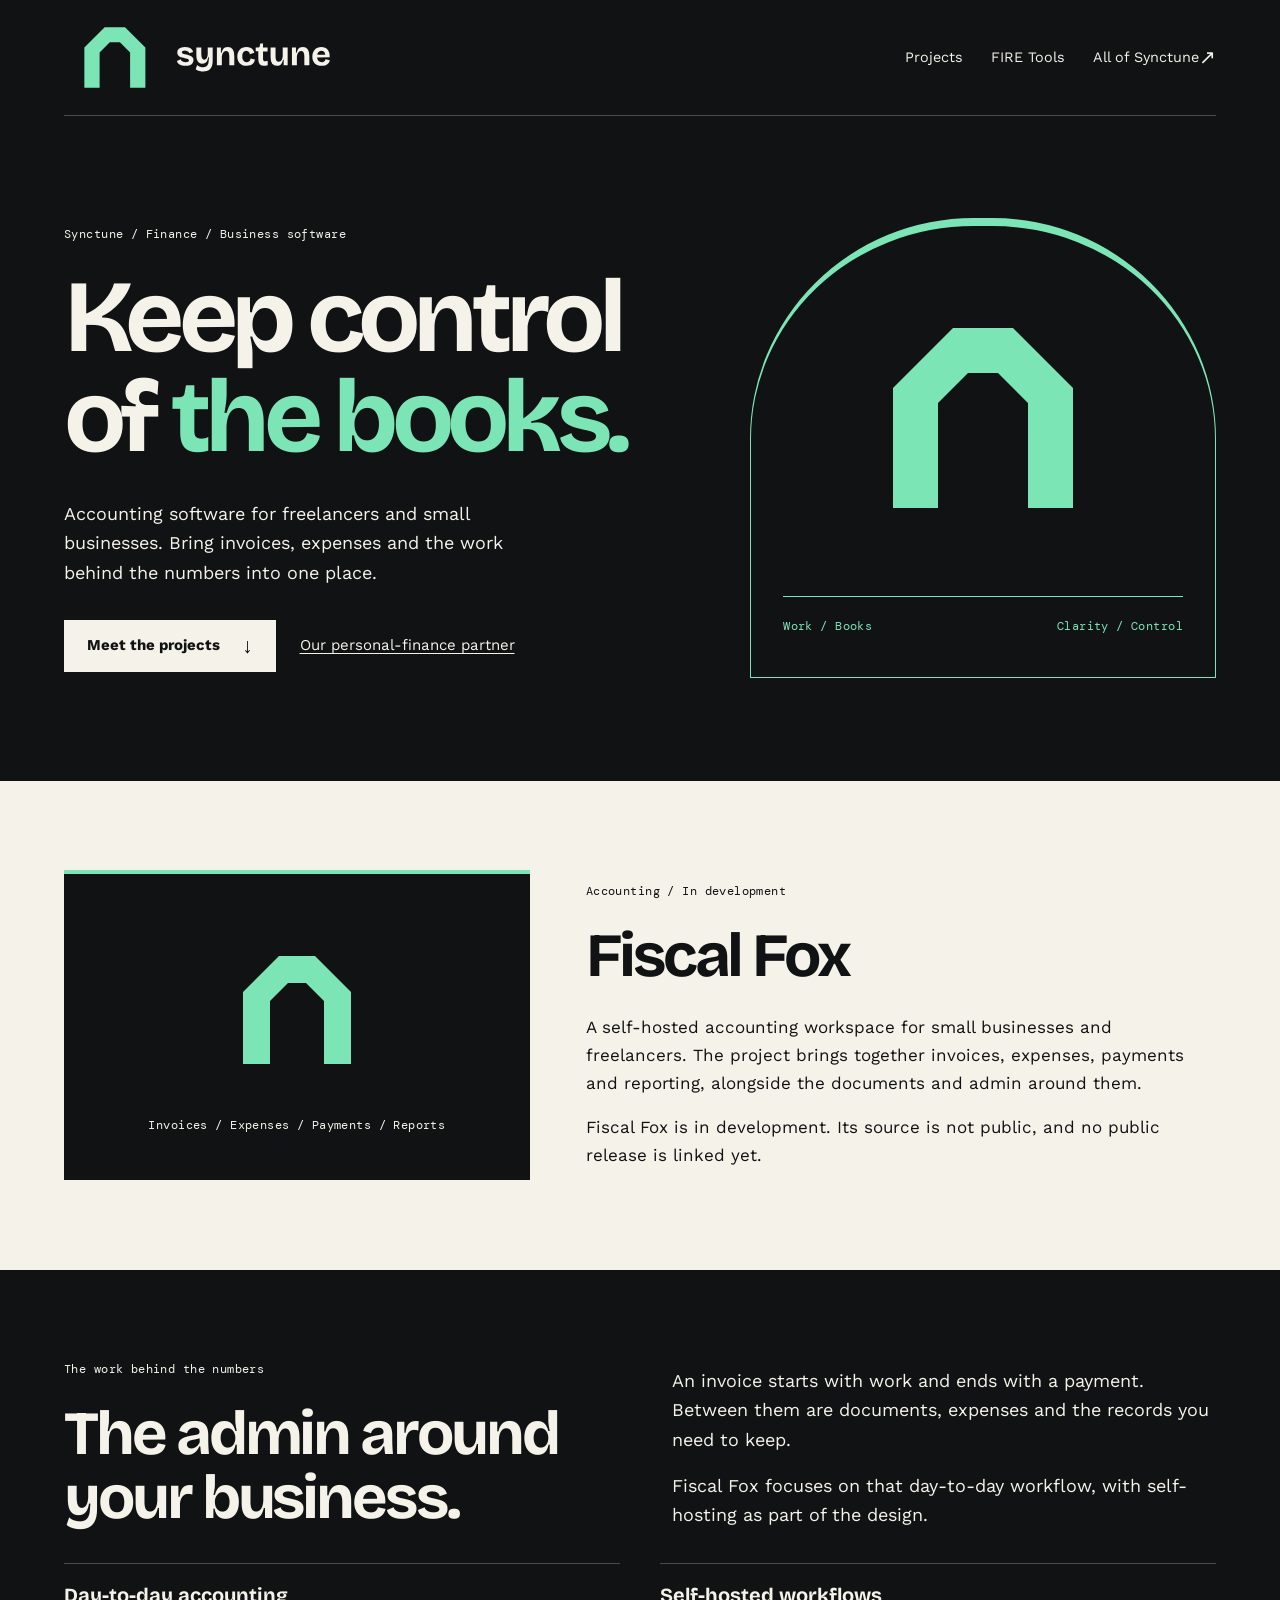
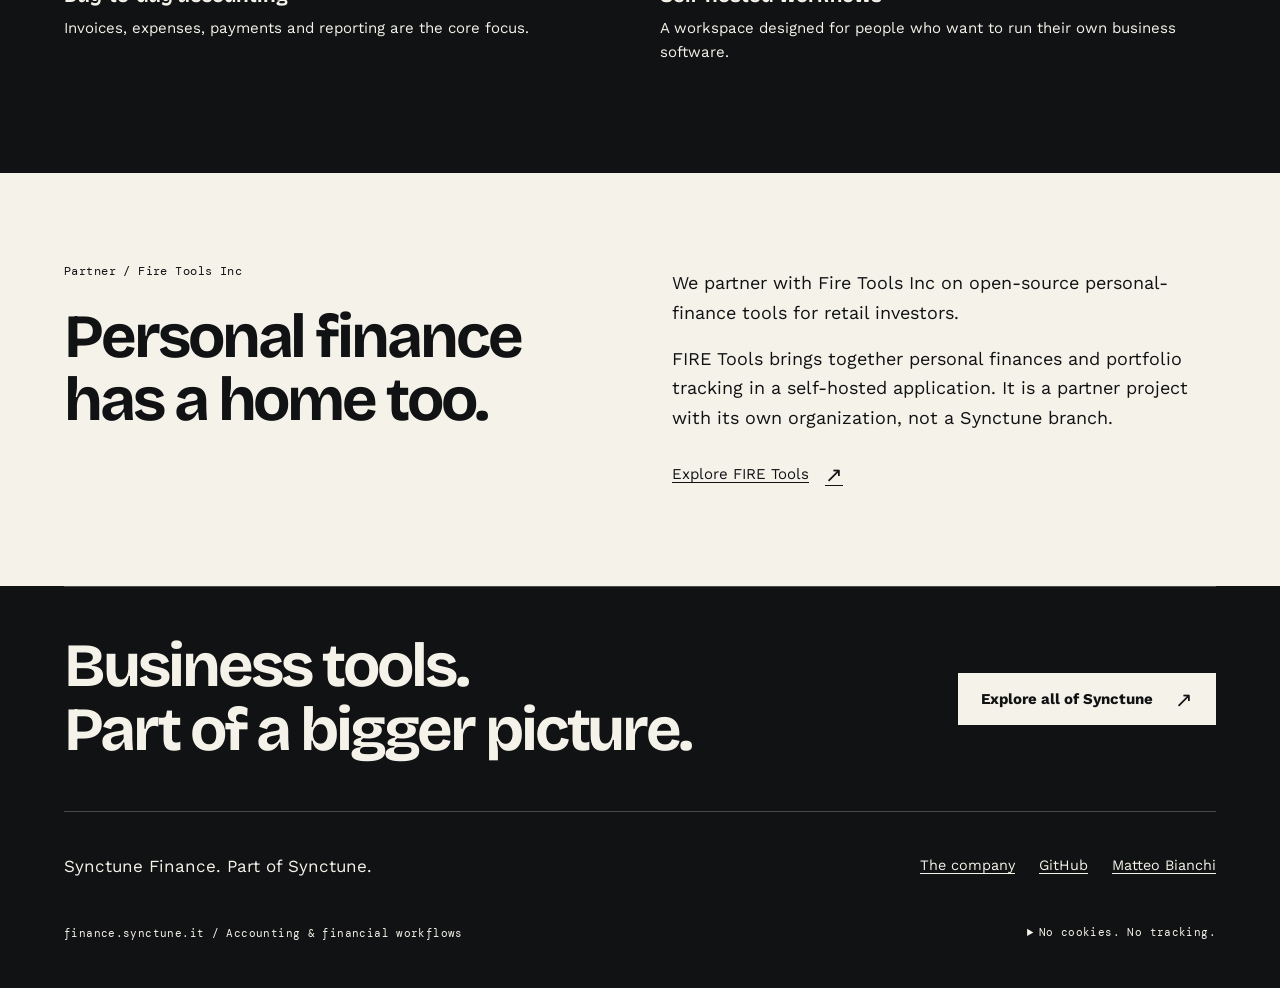
==== index.html @ c162d132 "Build dependency-free Synctune Finance website" ====
<!doctype html>
<html lang="en">
<head>
  <meta charset="utf-8">
  <meta name="viewport" content="width=device-width, initial-scale=1">
  <meta name="description" content="Synctune Finance builds software for accounting and business finances. Discover Fiscal Fox and our personal-finance partnership with Fire Tools Inc.">
  <meta name="theme-color" content="#111214">
  <meta property="og:type" content="website">
  <meta property="og:title" content="Synctune Finance | Keep control of the books">
  <meta property="og:description" content="Accounting software and financial workflows for small businesses, alongside partner work in personal finance.">
  <meta property="og:url" content="https://finance.synctune.it/">
  <meta property="og:image" content="https://finance.synctune.it/assets/social.png">
  <meta property="og:image:alt" content="Synctune Finance's mint Reserve symbol and wordmark.">
  <link rel="canonical" href="https://finance.synctune.it/">
  <link rel="icon" href="assets/favicon.svg" type="image/svg+xml">
  <link rel="apple-touch-icon" href="assets/apple-touch-icon.png">
  <link rel="stylesheet" href="assets/styles.css">
  <link rel="stylesheet" href="assets/brand.css">
  <link rel="preload" href="assets/fonts/BricolageGrotesque-Bold.ttf" as="font" type="font/ttf" crossorigin>
  <title>Synctune Finance | Keep control of the books</title>
</head>
<body>
  <a class="skip-link" href="#main">Skip to content</a>
  <header class="site-header wrap">
    <a class="brand" href="index.html"><img src="assets/logo.svg" alt="Synctune Finance home" width="881" height="320"></a>
    <nav class="site-nav" aria-label="Main navigation"><a href="#projects">Projects</a><a href="#partner">FIRE Tools</a><a href="https://synctune.it">All of Synctune <span class="arrow" aria-hidden="true">&#8599;</span></a></nav>
  </header>
  <main id="main" tabindex="-1">
    <section class="branch-hero wrap" aria-labelledby="hero-title">
      <div class="hero-copy"><p class="eyebrow">Synctune / Finance / Business software</p><h1 id="hero-title">Keep control<br>of <span class="accent">the books.</span></h1><p>Accounting software for freelancers and small businesses. Bring invoices, expenses and the work behind the numbers into one place.</p><div class="actions"><a class="button" href="#projects">Meet the projects <span class="arrow" aria-hidden="true">&#8595;</span></a><a class="text-link" href="#partner">Our personal-finance partner</a></div></div>
      <div class="hero-art reserve" aria-hidden="true"><img src="assets/symbol.svg" alt="" width="320" height="320"><div class="art-caption"><span>Work / Books</span><span>Clarity / Control</span></div></div>
    </section>
    <section id="projects" class="section light" aria-labelledby="fiscal-title">
      <div class="feature wrap">
        <div class="feature-art" aria-hidden="true"><img src="assets/symbol.svg" alt="" width="320" height="320"><p class="meta">Invoices / Expenses / Payments / Reports</p></div>
        <div class="feature-copy"><p class="eyebrow">Accounting / In development</p><h2 id="fiscal-title">Fiscal Fox</h2><p>A self-hosted accounting workspace for small businesses and freelancers. The project brings together invoices, expenses, payments and reporting, alongside the documents and admin around them.</p><p>Fiscal Fox is in development. Its source is not public, and no public release is linked yet.</p></div>
      </div>
    </section>
    <section class="section wrap" aria-labelledby="focus-title">
      <div class="split"><div><p class="eyebrow">The work behind the numbers</p><h2 id="focus-title">The admin around<br>your business.</h2></div><div class="split-copy"><p>An invoice starts with work and ends with a payment. Between them are documents, expenses and the records you need to keep.</p><p>Fiscal Fox focuses on that day-to-day workflow, with self-hosting as part of the design.</p></div></div>
      <ul class="service-list"><li><strong>Day-to-day accounting</strong><span>Invoices, expenses, payments and reporting are the core focus.</span></li><li><strong>Self-hosted workflows</strong><span>A workspace designed for people who want to run their own business software.</span></li></ul>
    </section>
    <section id="partner" class="section light" aria-labelledby="partner-title">
      <div class="split wrap"><div><p class="eyebrow">Partner / Fire Tools Inc</p><h2 id="partner-title">Personal finance<br>has a home too.</h2></div><div class="split-copy"><p>We partner with Fire Tools Inc on open-source personal-finance tools for retail investors.</p><p>FIRE Tools brings together personal finances and portfolio tracking in a self-hosted application. It is a partner project with its own organization, not a Synctune branch.</p><a class="text-link" href="https://github.com/fire-tools-inc/app">Explore FIRE Tools <span class="arrow" aria-hidden="true">&#8599;</span></a></div></div>
    </section>
    <div class="contact-band wrap"><h2>Business tools.<br>Part of a bigger picture.</h2><a class="button" href="https://synctune.it/projects.html">Explore all of Synctune <span class="arrow" aria-hidden="true">&#8599;</span></a></div>
  </main>
  <footer class="site-footer wrap">
    <div class="footer-top"><p>Synctune Finance. Part of Synctune.</p><nav class="footer-links" aria-label="Footer navigation"><a href="https://synctune.it">The company</a><a href="https://github.com/synctune-finance">GitHub</a><a href="https://mbianchi.dev">Matteo Bianchi</a></nav></div>
    <div class="footer-bottom"><span>finance.synctune.it / Accounting &amp; financial workflows</span><details class="privacy"><summary>No cookies. No tracking.</summary><p>No analytics, cookies, financial accounts or third-party widgets are used on this page. Fonts and artwork are local. Hosting providers may process standard request data; external services have their own privacy policies. This is a software portfolio, not financial advice.</p></details></div>
  </footer>
</body>
</html>
---- assets/styles.css ----
@font-face {
  font-family: "Bricolage Grotesque";
  src: url("fonts/BricolageGrotesque-Bold.ttf") format("truetype");
  font-weight: 700;
  font-style: normal;
  font-display: swap;
}

@font-face {
  font-family: "Work Sans";
  src: url("fonts/WorkSans-Regular.ttf") format("truetype");
  font-weight: 400;
  font-style: normal;
  font-display: swap;
}

@font-face {
  font-family: "Work Sans";
  src: url("fonts/WorkSans-Bold.ttf") format("truetype");
  font-weight: 700;
  font-style: normal;
  font-display: swap;
}

@font-face {
  font-family: "DM Mono";
  src: url("fonts/DMMono-Regular.ttf") format("truetype");
  font-weight: 400;
  font-style: normal;
  font-display: swap;
}

:root {
  color-scheme: dark;
  --ink: #111214;
  --paper: #F5F2E9;
  --rule: rgb(245 242 233 / 25%);
  --gutter: clamp(20px, 5vw, 80px);
  font-family: "Work Sans", sans-serif;
  font-synthesis: none;
  color: var(--paper);
  background: var(--ink);
}

* { box-sizing: border-box; }

html { scroll-padding-top: 24px; }

body {
  margin: 0;
  font-size: 17px;
  line-height: 1.65;
}

::selection {
  color: var(--ink);
  background: var(--signal);
}

a {
  color: inherit;
  text-underline-offset: 0.22em;
  text-decoration-thickness: 1px;
}

:focus-visible {
  outline: 3px solid currentColor;
  outline-offset: 6px;
}

img {
  display: block;
  max-width: 100%;
  height: auto;
}

h1,
h2,
h3,
p,
figure { margin: 0; }

h1,
h2,
h3 {
  font-family: "Bricolage Grotesque", sans-serif;
  font-weight: 700;
  text-wrap: balance;
}

h1 {
  font-size: clamp(3.75rem, 8vw, 7.5rem);
  line-height: 0.98;
  letter-spacing: -0.065em;
}

h2 {
  font-size: clamp(2.4rem, 4.8vw, 4.5rem);
  line-height: 1.04;
  letter-spacing: -0.05em;
}

h3 {
  font-size: 1.8rem;
  line-height: 1.12;
  letter-spacing: -0.035em;
}

p { max-width: 62ch; }
p + p { margin-top: 1rem; }

.wrap {
  width: min(1280px, calc(100% - var(--gutter) * 2));
  margin-inline: auto;
}

.skip-link {
  position: absolute;
  z-index: 10;
  top: 12px;
  left: var(--gutter);
  padding: 12px 20px;
  color: var(--ink);
  background: var(--paper);
  transform: translateY(-160%);
}

.skip-link:focus { transform: none; }

.site-header {
  display: flex;
  justify-content: space-between;
  align-items: center;
  gap: 20px;
  min-height: 116px;
  border-bottom: 1px solid var(--rule);
}

.brand {
  display: block;
  flex: 0 0 auto;
  width: 280px;
}

.site-nav {
  display: flex;
  flex-wrap: wrap;
  align-items: center;
  gap: 8px 28px;
}

.site-nav a,
.footer-links a {
  display: inline-flex;
  align-items: center;
  min-height: 44px;
  font-size: 0.9rem;
}

.site-nav a { text-decoration: none; }
.site-nav a:hover { color: var(--signal); text-decoration: underline; }

.eyebrow,
.meta,
.art-caption,
.availability,
.footer-bottom {
  font-family: "DM Mono", monospace;
  font-size: 0.75rem;
  font-weight: 400;
  letter-spacing: 0.035em;
  line-height: 1.6;
}

.eyebrow { margin-bottom: 24px; }
.accent { color: var(--signal); }

.branch-hero {
  display: grid;
  grid-template-columns: 1.15fr 0.85fr;
  align-items: center;
  gap: 56px;
  padding-block: clamp(56px, 8vw, 112px);
}

.hero-copy > p:not(.eyebrow) {
  max-width: 44ch;
  margin-top: 30px;
  font-size: 1.125rem;
}

.actions {
  display: flex;
  align-items: center;
  flex-wrap: wrap;
  gap: 12px 24px;
  margin-top: 32px;
}

.button {
  display: inline-flex;
  align-items: center;
  justify-content: center;
  gap: 22px;
  min-height: 52px;
  padding: 12px 22px;
  border: 1px solid var(--paper);
  color: var(--ink);
  background: var(--paper);
  font-size: 0.94rem;
  font-weight: 700;
  line-height: 1.4;
  text-decoration: none;
}

.button:hover {
  border-color: var(--signal);
  background: var(--signal);
}

.light .button {
  border-color: var(--ink);
  color: var(--paper);
  background: var(--ink);
}

.light .button:hover {
  color: var(--ink);
  background: var(--paper);
}

.text-link {
  display: inline-flex;
  align-items: center;
  gap: 16px;
  min-height: 44px;
  font-size: 0.94rem;
}

.arrow {
  display: inline-block;
  flex: 0 0 auto;
  font-family: sans-serif;
  font-size: 1.4em;
  line-height: 1;
}

.hero-art {
  position: relative;
  display: flex;
  flex-direction: column;
  align-items: center;
  justify-content: center;
  min-height: 420px;
  padding: 32px;
  border-block: 1px solid var(--rule);
  isolation: isolate;
}

.hero-art > img {
  z-index: 1;
  width: min(100%, 300px);
}

.art-caption {
  z-index: 1;
  display: flex;
  justify-content: space-between;
  flex-wrap: wrap;
  gap: 12px;
  width: 100%;
  margin-top: 28px;
}

.section { padding-block: clamp(56px, 7vw, 96px); }

.light {
  color-scheme: light;
  --rule: rgb(17 18 20 / 25%);
  color: var(--ink);
  background: var(--paper);
}

.section-heading {
  display: flex;
  align-items: end;
  justify-content: space-between;
  gap: 32px;
  margin-bottom: 40px;
}

.section-heading h2 { max-width: 17ch; }
.section-heading > p { max-width: 37ch; }

.feature {
  display: grid;
  grid-template-columns: 0.85fr 1.15fr;
  align-items: center;
  gap: 56px;
}

.feature-art {
  display: flex;
  flex-direction: column;
  align-items: center;
  justify-content: center;
  min-height: 310px;
  padding: 32px;
  border-top: 4px solid var(--signal);
  color: var(--paper);
  background: var(--ink);
}

.feature-art img { width: 180px; }
.feature-art .meta { margin-top: 16px; }

.feature-type {
  color: var(--signal);
  font-family: "Bricolage Grotesque", sans-serif;
  font-size: clamp(5rem, 12vw, 10rem);
  line-height: 1;
  letter-spacing: -0.07em;
}

.feature-copy h2 { margin-bottom: 24px; }
.feature-copy .meta { margin-bottom: 16px; }

.cards {
  display: grid;
  grid-template-columns: repeat(3, minmax(0, 1fr));
  gap: 20px;
}

.card {
  display: flex;
  flex-direction: column;
  align-items: start;
  gap: 18px;
  min-height: 272px;
  padding: 28px;
  border: 1px solid var(--rule);
  border-top: 2px solid var(--signal);
}

.card h3 { overflow-wrap: anywhere; }
.card p:not(.meta) { font-size: 0.94rem; }
.card > a,
.card > .availability { margin-top: auto; }
.availability { padding-top: 8px; color: var(--signal); }
.light .availability { color: var(--ink); }

.split {
  display: grid;
  grid-template-columns: 1fr 1fr;
  gap: 64px;
  align-items: start;
}

.split h2 { max-width: 14ch; }
.split-copy { padding-top: 6px; }
.split-copy > p { font-size: 1.125rem; }
.split-copy .text-link { margin-top: 20px; }

.note {
  margin-top: 36px;
  padding-left: 24px;
  border-left: 2px solid var(--signal);
  font-size: 0.875rem;
}

.service-list {
  display: grid;
  grid-template-columns: 1fr 1fr;
  gap: 0 40px;
  padding: 0;
  margin: 32px 0 0;
  list-style: none;
}

.service-list li {
  padding-block: 18px;
  border-top: 1px solid var(--rule);
}

.service-list strong {
  display: block;
  font-family: "Bricolage Grotesque", sans-serif;
  font-size: 1.25rem;
  line-height: 1.3;
}

.service-list span { display: block; margin-top: 8px; font-size: 0.94rem; }

.contact-band {
  display: flex;
  align-items: center;
  flex-wrap: wrap;
  justify-content: space-between;
  gap: 32px;
  padding-block: 48px;
  border-top: 1px solid var(--rule);
}

.contact-band h2 { max-width: 17ch; }

.site-footer {
  padding-block: 32px;
  border-top: 1px solid var(--rule);
}

.footer-top,
.footer-bottom {
  display: flex;
  flex-wrap: wrap;
  justify-content: space-between;
  align-items: center;
  gap: 16px 32px;
}

.footer-top { margin-bottom: 24px; }
.footer-links { display: flex; flex-wrap: wrap; gap: 4px 24px; }
.footer-bottom { font-size: 0.6875rem; }
.footer-bottom > a { display: inline-flex; align-items: center; min-height: 44px; }

.privacy { max-width: 65ch; }
.privacy summary { cursor: pointer; min-height: 44px; padding-block: 12px; }
.privacy p { margin-block: 8px 20px; font-family: "Work Sans", sans-serif; font-size: 0.875rem; letter-spacing: normal; }

@media (max-width: 1000px) {
  .branch-hero { gap: 32px; }
  h1 { font-size: clamp(3.5rem, 8vw, 6rem); }
  .hero-art { min-height: 350px; padding: 20px; }
  .cards { grid-template-columns: repeat(2, minmax(0, 1fr)); }
  .feature { gap: 32px; }
  .split { gap: 32px; }
}

@media (max-width: 700px) {
  .site-header { flex-direction: column; align-items: start; gap: 0; padding-bottom: 16px; }
  .brand { width: 248px; margin-left: -8px; }
  .site-nav { width: 100%; justify-content: space-between; gap: 8px 16px; }
  .site-nav a { font-size: 0.875rem; }
  .branch-hero { grid-template-columns: 1fr; gap: 44px; }
  h1 { font-size: clamp(3.5rem, 12.5vw, 5.5rem); }
  .hero-art { min-height: 320px; }
  .hero-art > img { width: 220px; }
  .cards,
  .feature,
  .split,
  .service-list { grid-template-columns: 1fr; }
  .section-heading { flex-direction: column; align-items: start; }
  .feature-art { min-height: 260px; }
  .card { min-height: 230px; }
  .contact-band .button { max-width: 100%; }
}

@media (prefers-reduced-motion: no-preference) {
  .button { transition: background-color 160ms ease, border-color 160ms ease; }
}

@media print {
  :root { color-scheme: light; color: #111214; background: white; }
  .site-header, .site-footer, .hero-art { display: none; }
  .branch-hero { display: block; }
  .accent, .availability { color: #111214; }
  .cards { grid-template-columns: 1fr 1fr; }
  .card { break-inside: avoid; border-color: #111214; }
}
---- assets/brand.css ----
:root { --signal: #7CE5B5; }

.reserve {
  min-height: 460px;
  border: 1px solid var(--signal);
  border-top-width: 8px;
  border-radius: 48% 48% 0 0;
}

.reserve .art-caption {
  padding-top: 20px;
  border-top: 1px solid var(--signal);
  color: var(--signal);
}

@media (max-width: 700px) {
  .reserve { min-height: 360px; }
}
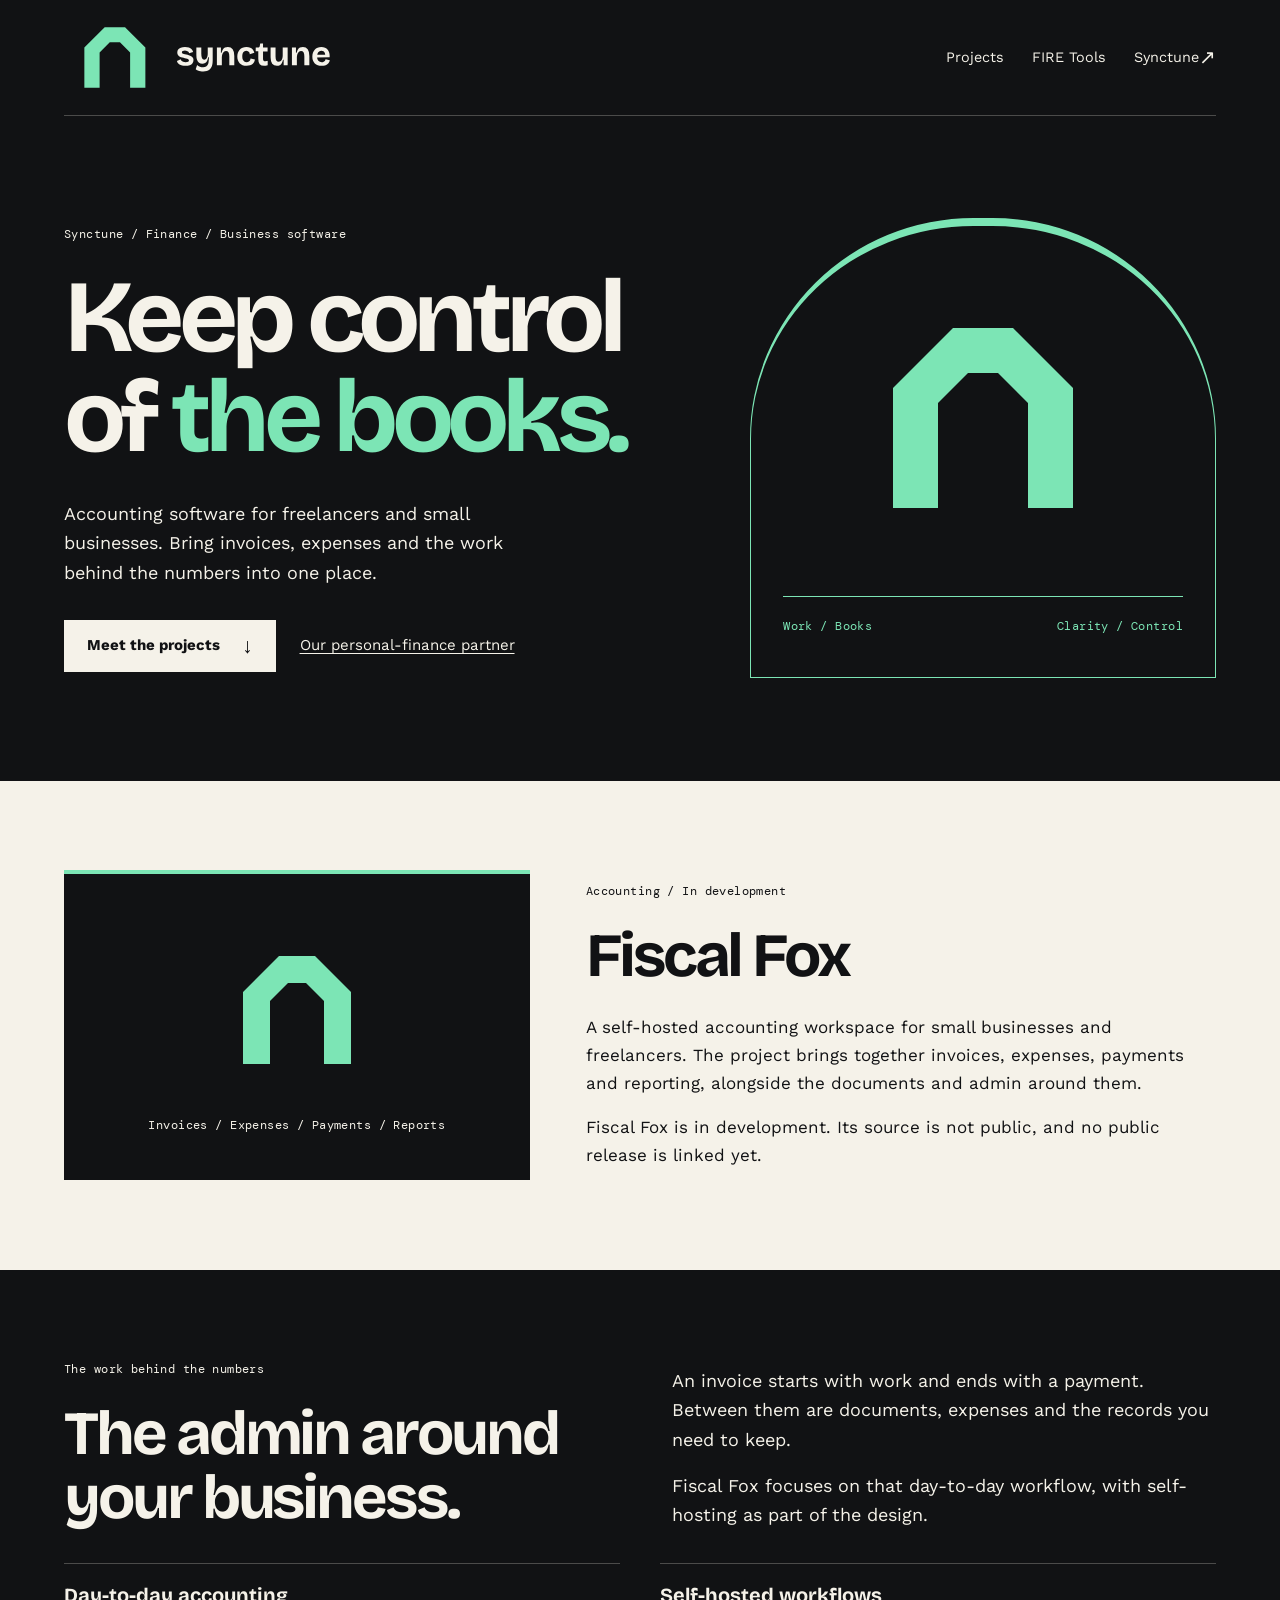
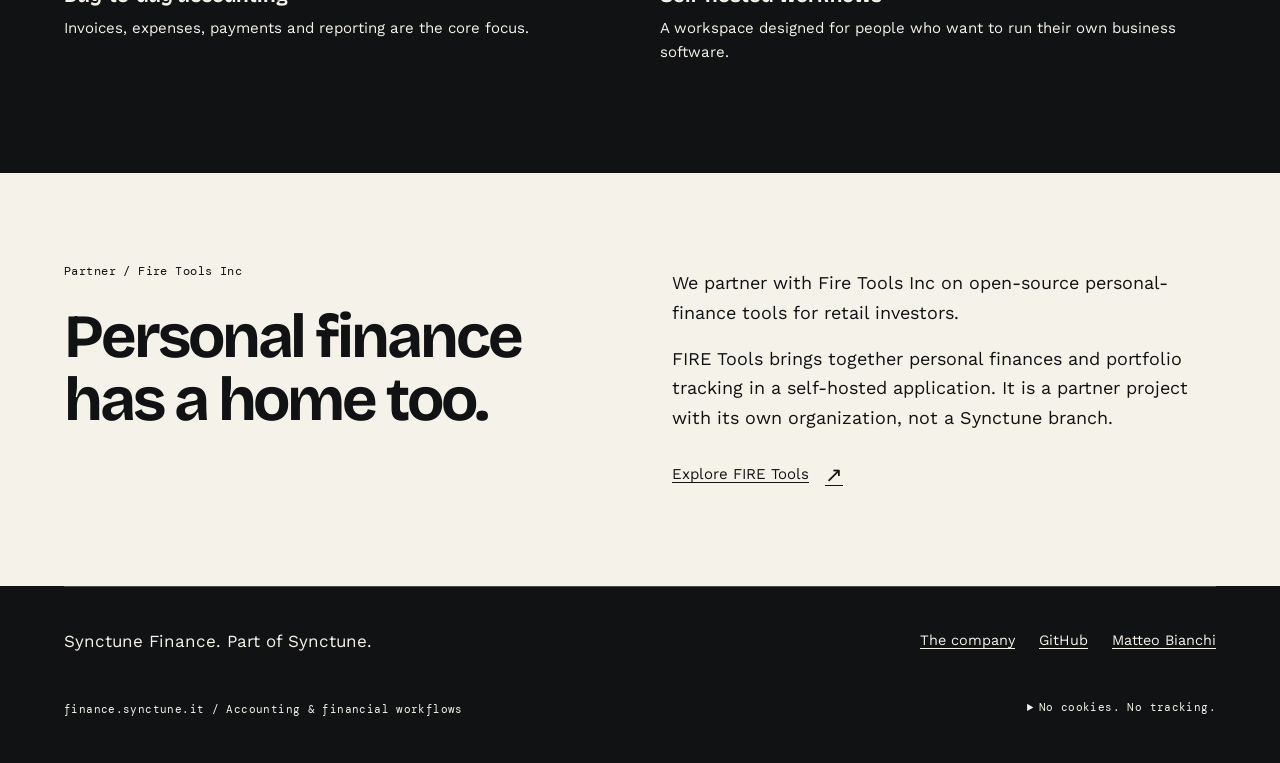
==== commit b914463a: "Keep branch website focused on its own work" ====
--- a/index.html
+++ b/index.html
@@ -23,7 +23,7 @@
   <a class="skip-link" href="#main">Skip to content</a>
   <header class="site-header wrap">
     <a class="brand" href="index.html"><img src="assets/logo.svg" alt="Synctune Finance home" width="881" height="320"></a>
-    <nav class="site-nav" aria-label="Main navigation"><a href="#projects">Projects</a><a href="#partner">FIRE Tools</a><a href="https://synctune.it">All of Synctune <span class="arrow" aria-hidden="true">&#8599;</span></a></nav>
+    <nav class="site-nav" aria-label="Main navigation"><a href="#projects">Projects</a><a href="#partner">FIRE Tools</a><a href="https://synctune.it">Synctune <span class="arrow" aria-hidden="true">&#8599;</span></a></nav>
   </header>
   <main id="main" tabindex="-1">
     <section class="branch-hero wrap" aria-labelledby="hero-title">
@@ -43,7 +43,6 @@
     <section id="partner" class="section light" aria-labelledby="partner-title">
       <div class="split wrap"><div><p class="eyebrow">Partner / Fire Tools Inc</p><h2 id="partner-title">Personal finance<br>has a home too.</h2></div><div class="split-copy"><p>We partner with Fire Tools Inc on open-source personal-finance tools for retail investors.</p><p>FIRE Tools brings together personal finances and portfolio tracking in a self-hosted application. It is a partner project with its own organization, not a Synctune branch.</p><a class="text-link" href="https://github.com/fire-tools-inc/app">Explore FIRE Tools <span class="arrow" aria-hidden="true">&#8599;</span></a></div></div>
     </section>
-    <div class="contact-band wrap"><h2>Business tools.<br>Part of a bigger picture.</h2><a class="button" href="https://synctune.it/projects.html">Explore all of Synctune <span class="arrow" aria-hidden="true">&#8599;</span></a></div>
   </main>
   <footer class="site-footer wrap">
     <div class="footer-top"><p>Synctune Finance. Part of Synctune.</p><nav class="footer-links" aria-label="Footer navigation"><a href="https://synctune.it">The company</a><a href="https://github.com/synctune-finance">GitHub</a><a href="https://mbianchi.dev">Matteo Bianchi</a></nav></div>
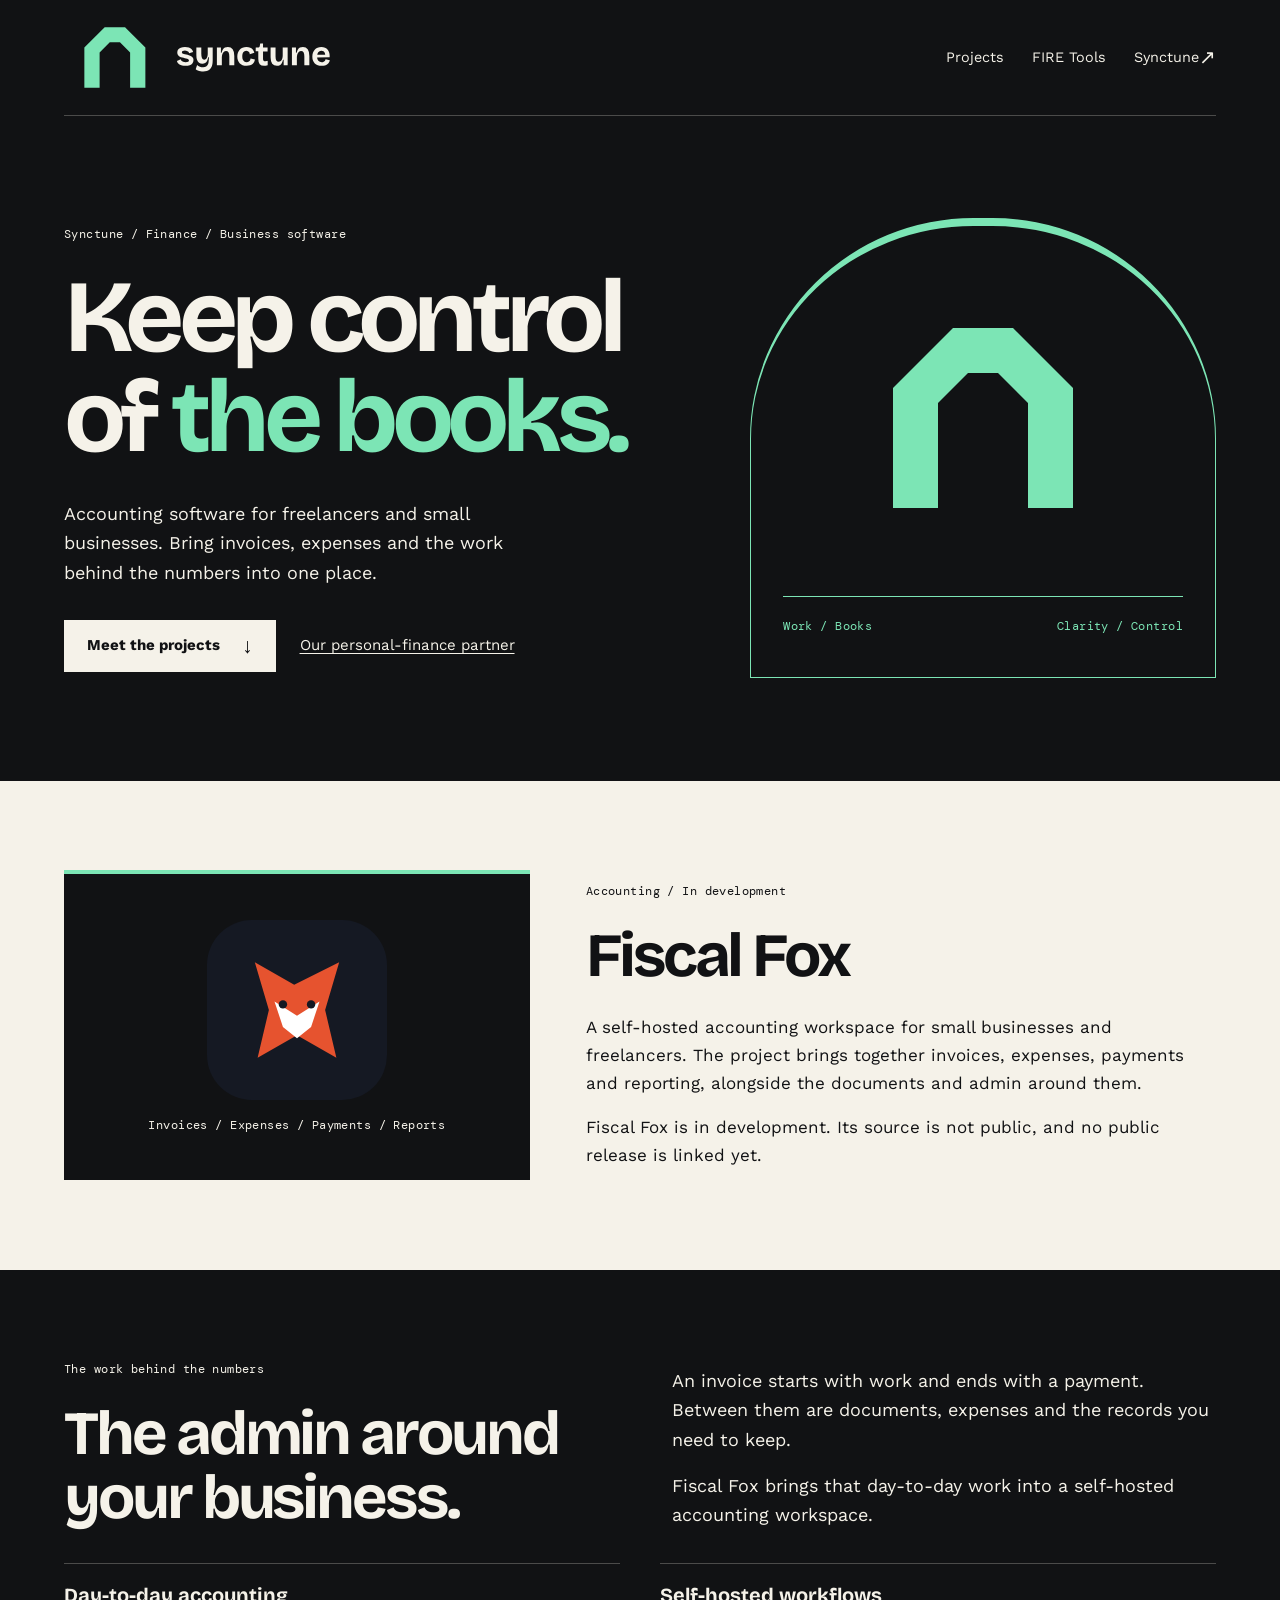
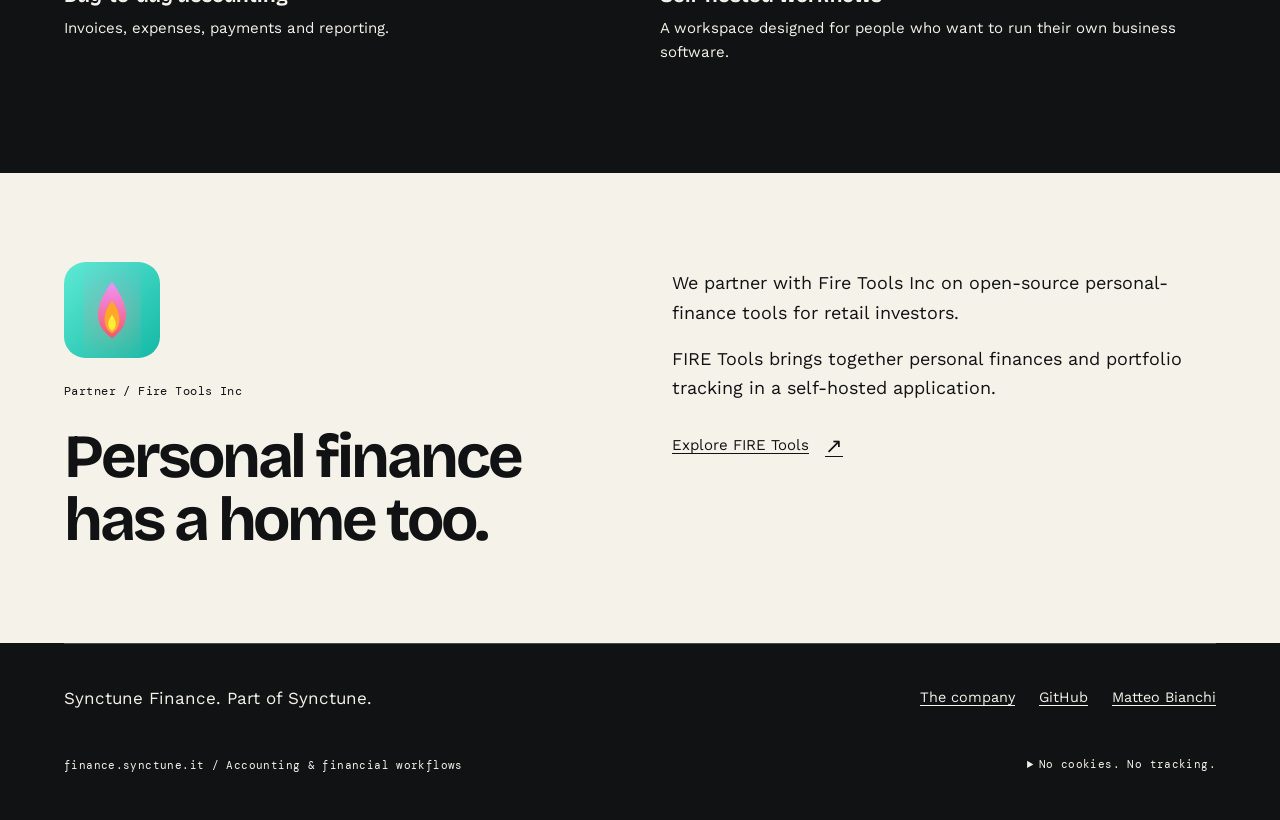
==== commit 4408a7e0: "Use Fiscal Fox and FIRE Tools logos with direct product copy" ====
--- a/index.html
+++ b/index.html
@@ -32,16 +32,16 @@
     </section>
     <section id="projects" class="section light" aria-labelledby="fiscal-title">
       <div class="feature wrap">
-        <div class="feature-art" aria-hidden="true"><img src="assets/symbol.svg" alt="" width="320" height="320"><p class="meta">Invoices / Expenses / Payments / Reports</p></div>
+        <div class="feature-art" aria-hidden="true"><img src="assets/projects/fiscal-fox.svg" alt="" width="64" height="64"><p class="meta">Invoices / Expenses / Payments / Reports</p></div>
         <div class="feature-copy"><p class="eyebrow">Accounting / In development</p><h2 id="fiscal-title">Fiscal Fox</h2><p>A self-hosted accounting workspace for small businesses and freelancers. The project brings together invoices, expenses, payments and reporting, alongside the documents and admin around them.</p><p>Fiscal Fox is in development. Its source is not public, and no public release is linked yet.</p></div>
       </div>
     </section>
     <section class="section wrap" aria-labelledby="focus-title">
-      <div class="split"><div><p class="eyebrow">The work behind the numbers</p><h2 id="focus-title">The admin around<br>your business.</h2></div><div class="split-copy"><p>An invoice starts with work and ends with a payment. Between them are documents, expenses and the records you need to keep.</p><p>Fiscal Fox focuses on that day-to-day workflow, with self-hosting as part of the design.</p></div></div>
-      <ul class="service-list"><li><strong>Day-to-day accounting</strong><span>Invoices, expenses, payments and reporting are the core focus.</span></li><li><strong>Self-hosted workflows</strong><span>A workspace designed for people who want to run their own business software.</span></li></ul>
+      <div class="split"><div><p class="eyebrow">The work behind the numbers</p><h2 id="focus-title">The admin around<br>your business.</h2></div><div class="split-copy"><p>An invoice starts with work and ends with a payment. Between them are documents, expenses and the records you need to keep.</p><p>Fiscal Fox brings that day-to-day work into a self-hosted accounting workspace.</p></div></div>
+      <ul class="service-list"><li><strong>Day-to-day accounting</strong><span>Invoices, expenses, payments and reporting.</span></li><li><strong>Self-hosted workflows</strong><span>A workspace designed for people who want to run their own business software.</span></li></ul>
     </section>
     <section id="partner" class="section light" aria-labelledby="partner-title">
-      <div class="split wrap"><div><p class="eyebrow">Partner / Fire Tools Inc</p><h2 id="partner-title">Personal finance<br>has a home too.</h2></div><div class="split-copy"><p>We partner with Fire Tools Inc on open-source personal-finance tools for retail investors.</p><p>FIRE Tools brings together personal finances and portfolio tracking in a self-hosted application. It is a partner project with its own organization, not a Synctune branch.</p><a class="text-link" href="https://github.com/fire-tools-inc/app">Explore FIRE Tools <span class="arrow" aria-hidden="true">&#8599;</span></a></div></div>
+      <div class="split wrap"><div><img class="partner-mark" src="assets/projects/fire-tools.svg" alt="" width="1024" height="1024" loading="lazy"><p class="eyebrow">Partner / Fire Tools Inc</p><h2 id="partner-title">Personal finance<br>has a home too.</h2></div><div class="split-copy"><p>We partner with Fire Tools Inc on open-source personal-finance tools for retail investors.</p><p>FIRE Tools brings together personal finances and portfolio tracking in a self-hosted application.</p><a class="text-link" href="https://github.com/fire-tools-inc/app">Explore FIRE Tools <span class="arrow" aria-hidden="true">&#8599;</span></a></div></div>
     </section>
   </main>
   <footer class="site-footer wrap">
--- a/assets/brand.css
+++ b/assets/brand.css
@@ -1,4 +1,11 @@
 :root { --signal: #7CE5B5; }
+
+.partner-mark {
+  width: 96px;
+  height: 96px;
+  margin-bottom: 24px;
+  object-fit: contain;
+}
 
 .reserve {
   min-height: 460px;
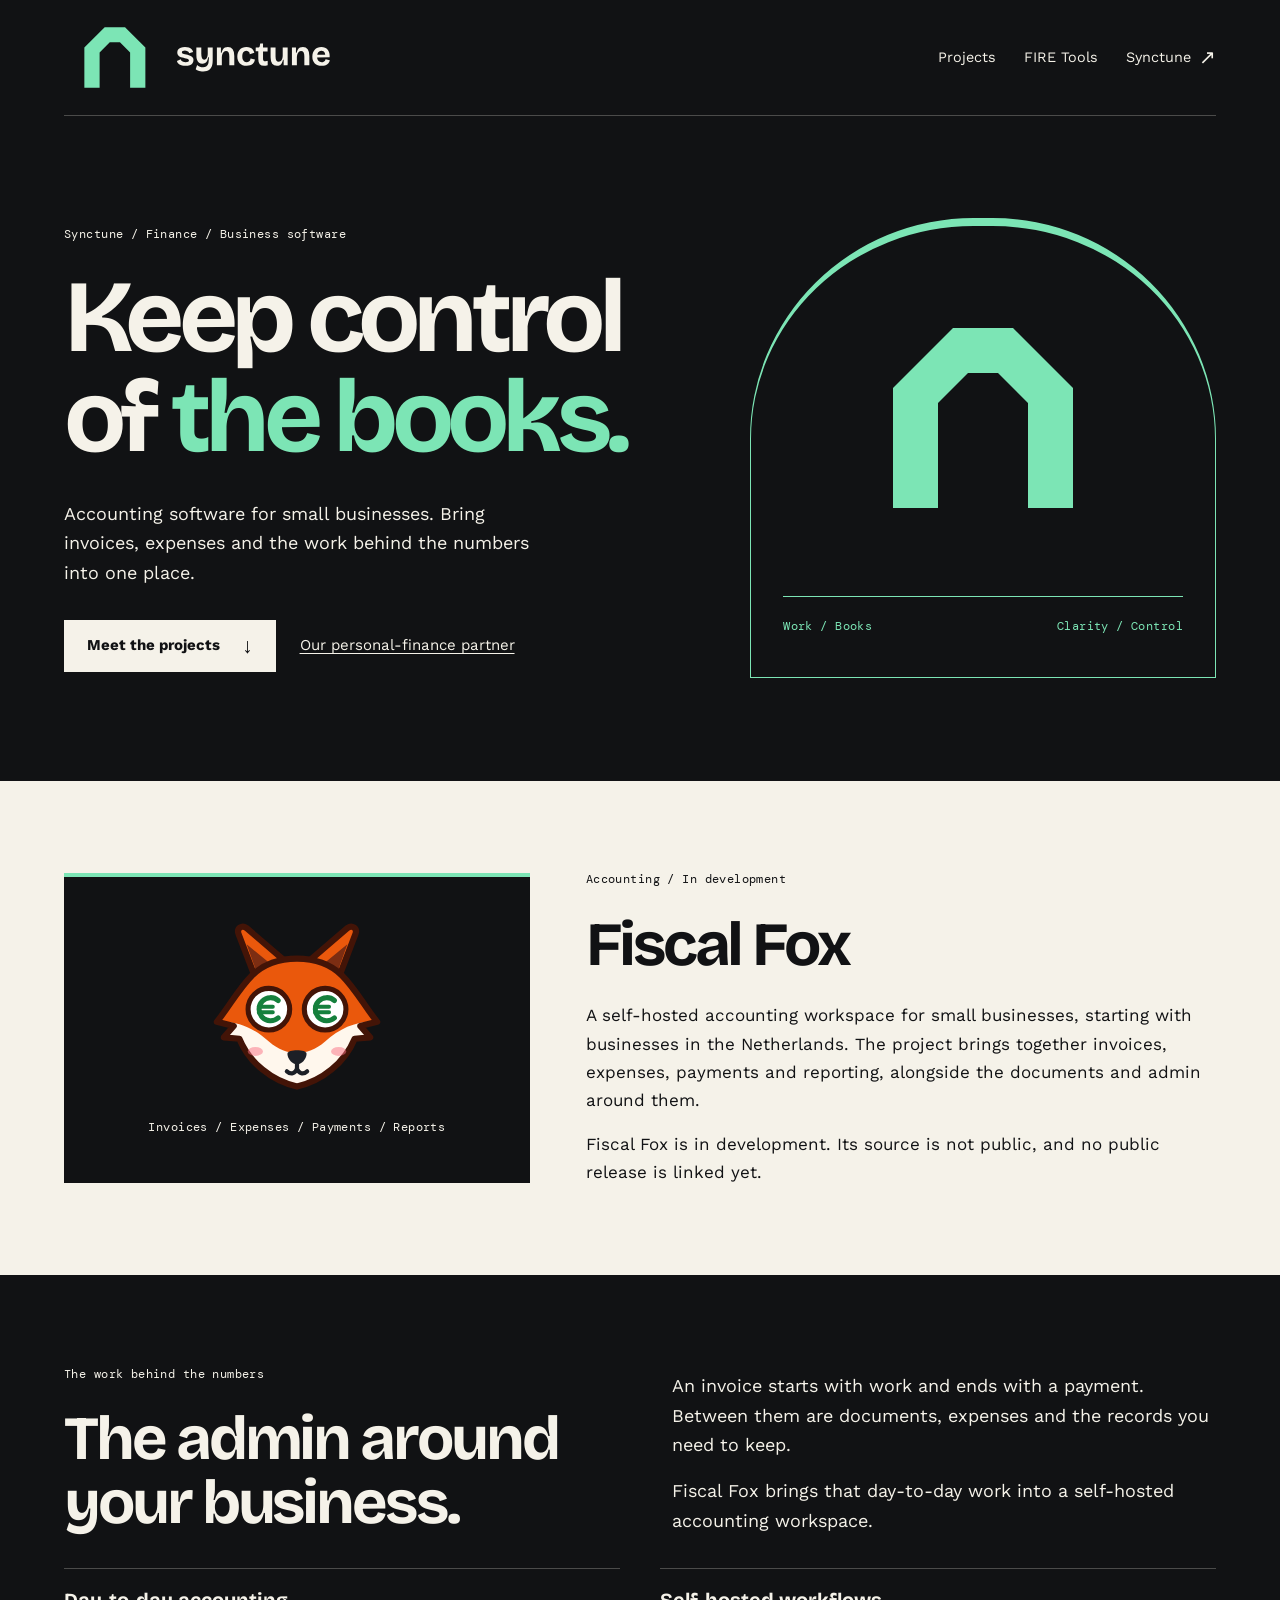
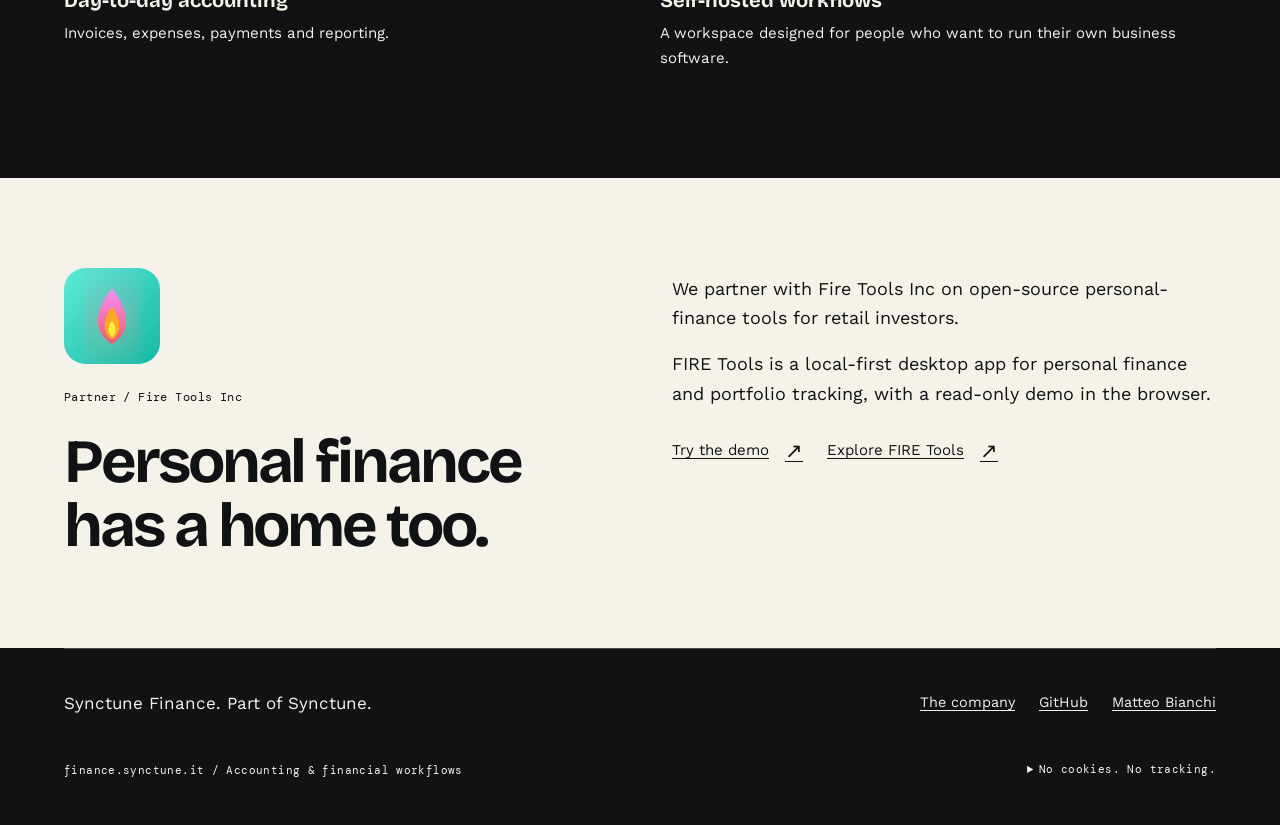
==== commit 3f9675ad: "Describe Fiscal Fox and FIRE Tools accurately Fiscal Fox targets small businesses, starting in the N" ====
--- a/index.html
+++ b/index.html
@@ -27,13 +27,13 @@
   </header>
   <main id="main" tabindex="-1">
     <section class="branch-hero wrap" aria-labelledby="hero-title">
-      <div class="hero-copy"><p class="eyebrow">Synctune / Finance / Business software</p><h1 id="hero-title">Keep control<br>of <span class="accent">the books.</span></h1><p>Accounting software for freelancers and small businesses. Bring invoices, expenses and the work behind the numbers into one place.</p><div class="actions"><a class="button" href="#projects">Meet the projects <span class="arrow" aria-hidden="true">&#8595;</span></a><a class="text-link" href="#partner">Our personal-finance partner</a></div></div>
+      <div class="hero-copy"><p class="eyebrow">Synctune / Finance / Business software</p><h1 id="hero-title">Keep control<br>of <span class="accent">the books.</span></h1><p>Accounting software for small businesses. Bring invoices, expenses and the work behind the numbers into one place.</p><div class="actions"><a class="button" href="#projects">Meet the projects <span class="arrow" aria-hidden="true">&#8595;</span></a><a class="text-link" href="#partner">Our personal-finance partner</a></div></div>
       <div class="hero-art reserve" aria-hidden="true"><img src="assets/symbol.svg" alt="" width="320" height="320"><div class="art-caption"><span>Work / Books</span><span>Clarity / Control</span></div></div>
     </section>
     <section id="projects" class="section light" aria-labelledby="fiscal-title">
       <div class="feature wrap">
         <div class="feature-art" aria-hidden="true"><img src="assets/projects/fiscal-fox.svg" alt="" width="64" height="64"><p class="meta">Invoices / Expenses / Payments / Reports</p></div>
-        <div class="feature-copy"><p class="eyebrow">Accounting / In development</p><h2 id="fiscal-title">Fiscal Fox</h2><p>A self-hosted accounting workspace for small businesses and freelancers. The project brings together invoices, expenses, payments and reporting, alongside the documents and admin around them.</p><p>Fiscal Fox is in development. Its source is not public, and no public release is linked yet.</p></div>
+        <div class="feature-copy"><p class="eyebrow">Accounting / In development</p><h2 id="fiscal-title">Fiscal Fox</h2><p>A self-hosted accounting workspace for small businesses, starting with businesses in the Netherlands. The project brings together invoices, expenses, payments and reporting, alongside the documents and admin around them.</p><p>Fiscal Fox is in development. Its source is not public, and no public release is linked yet.</p></div>
       </div>
     </section>
     <section class="section wrap" aria-labelledby="focus-title">
@@ -41,7 +41,7 @@
       <ul class="service-list"><li><strong>Day-to-day accounting</strong><span>Invoices, expenses, payments and reporting.</span></li><li><strong>Self-hosted workflows</strong><span>A workspace designed for people who want to run their own business software.</span></li></ul>
     </section>
     <section id="partner" class="section light" aria-labelledby="partner-title">
-      <div class="split wrap"><div><img class="partner-mark" src="assets/projects/fire-tools.svg" alt="" width="1024" height="1024" loading="lazy"><p class="eyebrow">Partner / Fire Tools Inc</p><h2 id="partner-title">Personal finance<br>has a home too.</h2></div><div class="split-copy"><p>We partner with Fire Tools Inc on open-source personal-finance tools for retail investors.</p><p>FIRE Tools brings together personal finances and portfolio tracking in a self-hosted application.</p><a class="text-link" href="https://github.com/fire-tools-inc/app">Explore FIRE Tools <span class="arrow" aria-hidden="true">&#8599;</span></a></div></div>
+      <div class="split wrap"><div><img class="partner-mark" src="assets/projects/fire-tools.svg" alt="" width="1024" height="1024" loading="lazy"><p class="eyebrow">Partner / Fire Tools Inc</p><h2 id="partner-title">Personal finance<br>has a home too.</h2></div><div class="split-copy"><p>We partner with Fire Tools Inc on open-source personal-finance tools for retail investors.</p><p>FIRE Tools is a local-first desktop app for personal finance and portfolio tracking, with a read-only demo in the browser.</p><div class="card-links"><a class="text-link" href="https://fire-tools-inc.github.io/app/">Try the demo <span class="arrow" aria-hidden="true">&#8599;</span></a><a class="text-link" href="https://github.com/fire-tools-inc/app">Explore FIRE Tools <span class="arrow" aria-hidden="true">&#8599;</span></a></div></div></div>
     </section>
   </main>
   <footer class="site-footer wrap">
--- a/assets/styles.css
+++ b/assets/styles.css
@@ -157,7 +157,7 @@
   font-size: 0.9rem;
 }
 
-.site-nav a { text-decoration: none; }
+.site-nav a { gap: 8px; text-decoration: none; }
 .site-nav a:hover { color: var(--signal); text-decoration: underline; }
 
 .eyebrow,
@@ -345,7 +345,9 @@
 .card h3 { overflow-wrap: anywhere; }
 .card p:not(.meta) { font-size: 0.94rem; }
 .card > a,
-.card > .availability { margin-top: auto; }
+.card > .availability,
+.card > .card-links { margin-top: auto; }
+.card-links { display: flex; flex-wrap: wrap; column-gap: 24px; }
 .availability { padding-top: 8px; color: var(--signal); }
 .light .availability { color: var(--ink); }
 
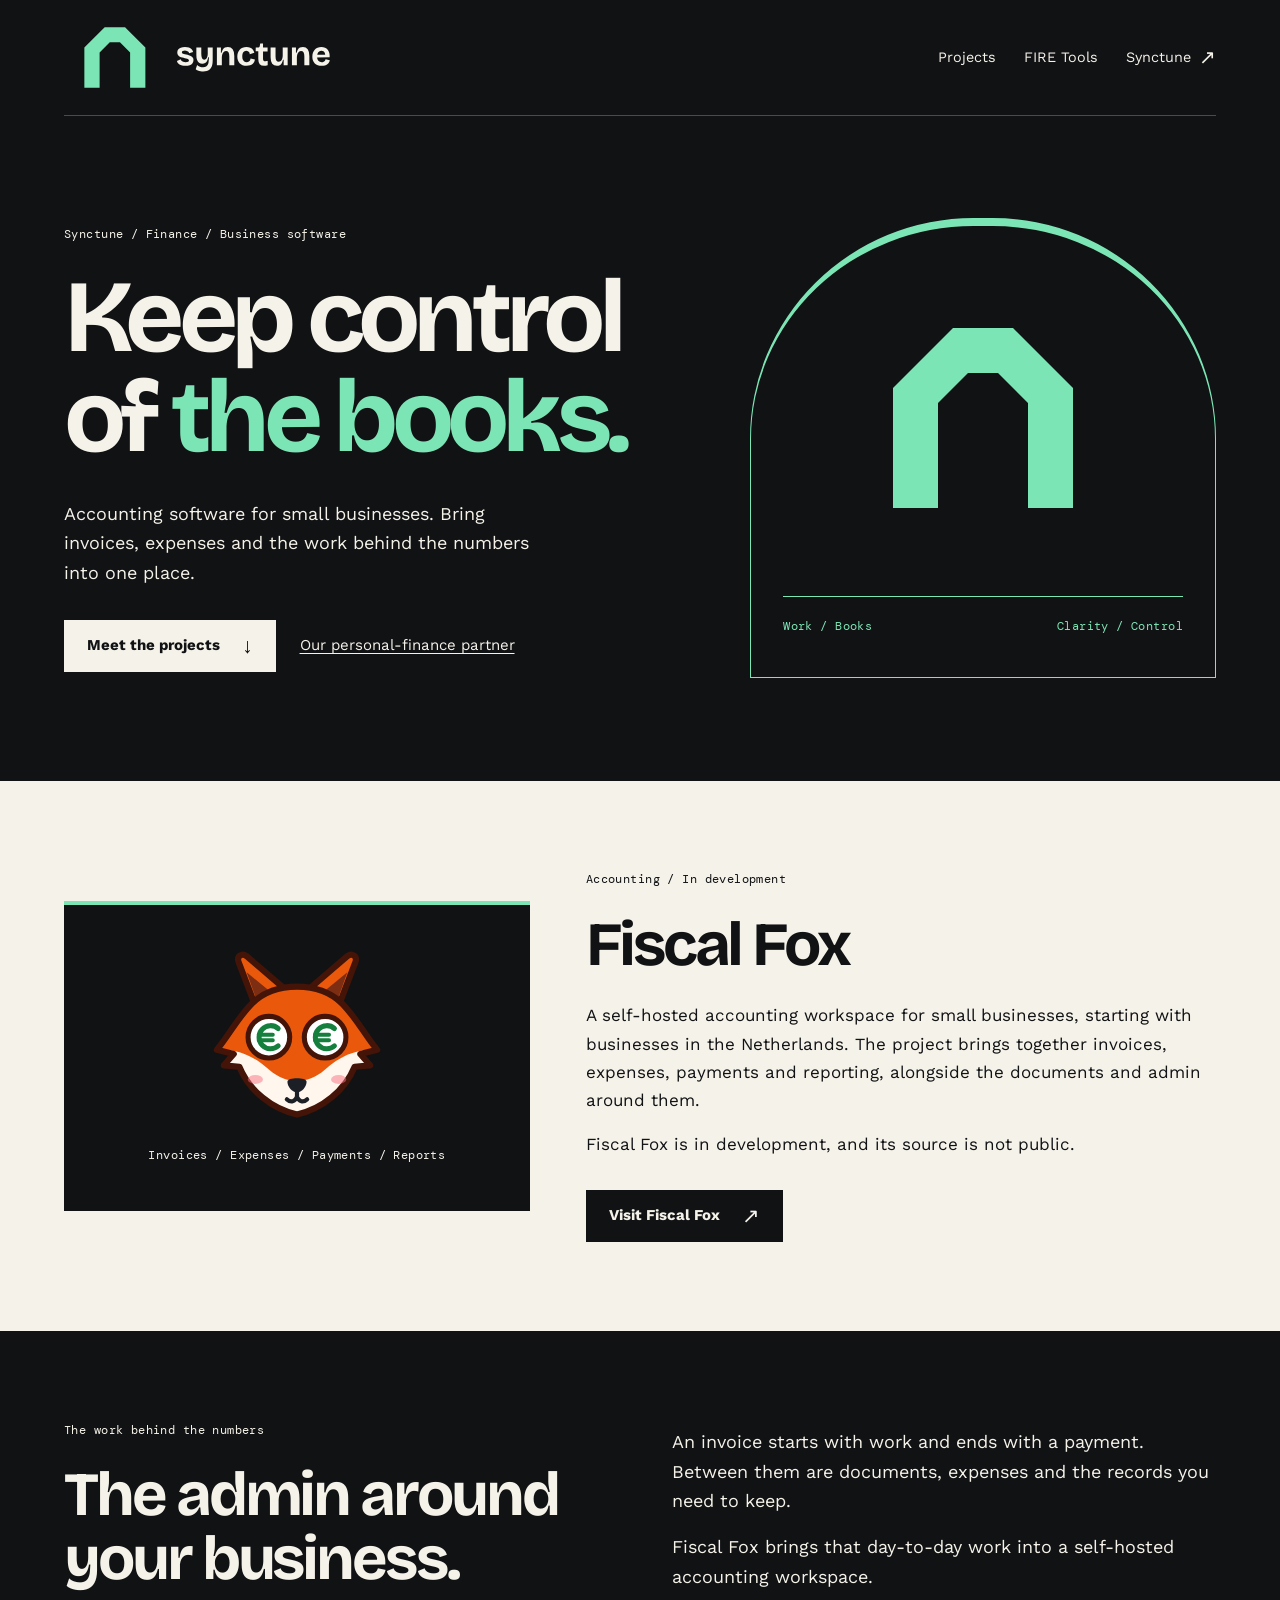
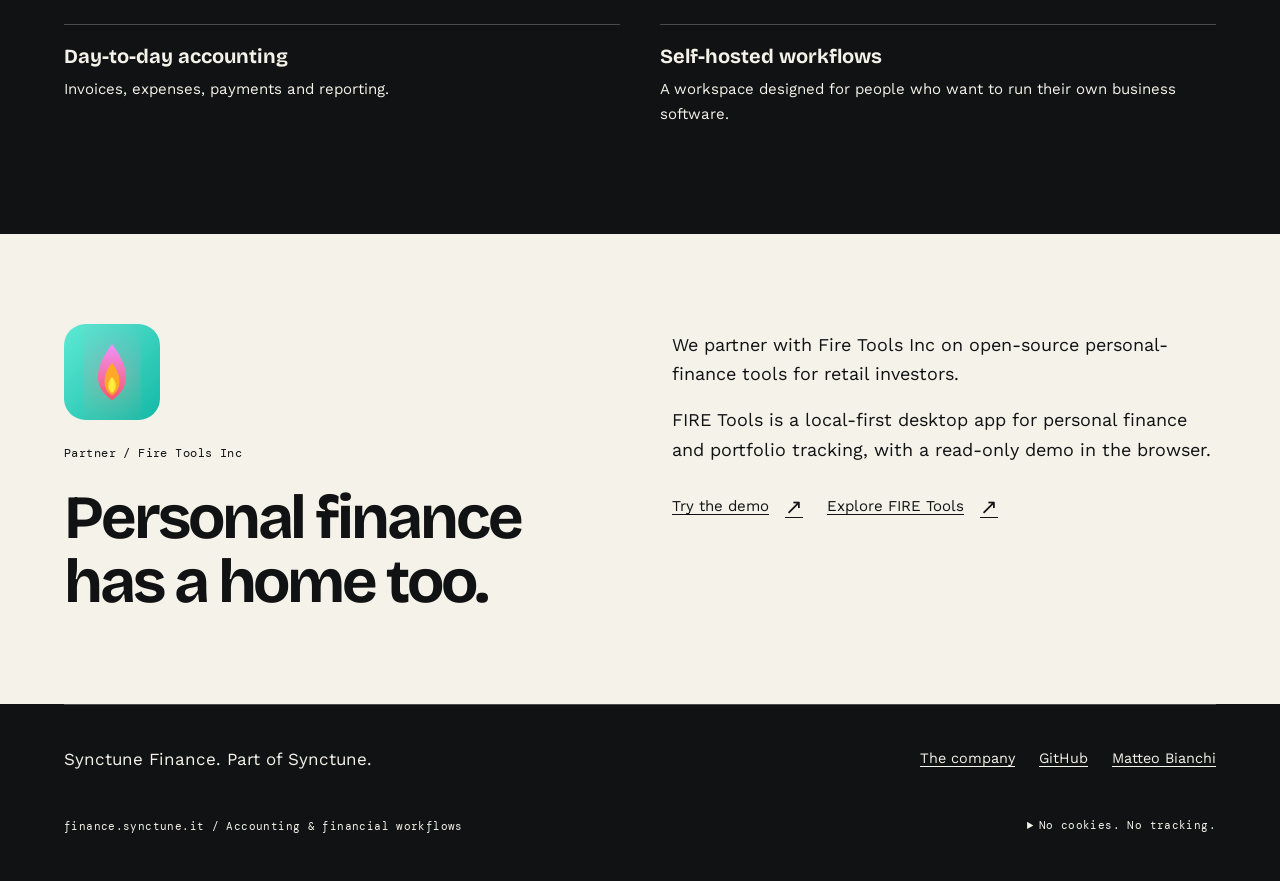
==== commit 067d0350: "Link the Fiscal Fox website Fiscal Fox now has its own site at fiscal-fox.synctune.it. Its source st" ====
--- a/index.html
+++ b/index.html
@@ -33,7 +33,7 @@
     <section id="projects" class="section light" aria-labelledby="fiscal-title">
       <div class="feature wrap">
         <div class="feature-art" aria-hidden="true"><img src="assets/projects/fiscal-fox.svg" alt="" width="64" height="64"><p class="meta">Invoices / Expenses / Payments / Reports</p></div>
-        <div class="feature-copy"><p class="eyebrow">Accounting / In development</p><h2 id="fiscal-title">Fiscal Fox</h2><p>A self-hosted accounting workspace for small businesses, starting with businesses in the Netherlands. The project brings together invoices, expenses, payments and reporting, alongside the documents and admin around them.</p><p>Fiscal Fox is in development. Its source is not public, and no public release is linked yet.</p></div>
+        <div class="feature-copy"><p class="eyebrow">Accounting / In development</p><h2 id="fiscal-title">Fiscal Fox</h2><p>A self-hosted accounting workspace for small businesses, starting with businesses in the Netherlands. The project brings together invoices, expenses, payments and reporting, alongside the documents and admin around them.</p><p>Fiscal Fox is in development, and its source is not public.</p><div class="actions"><a class="button" href="https://fiscal-fox.synctune.it">Visit Fiscal Fox <span class="arrow" aria-hidden="true">&#8599;</span></a></div></div>
       </div>
     </section>
     <section class="section wrap" aria-labelledby="focus-title">
